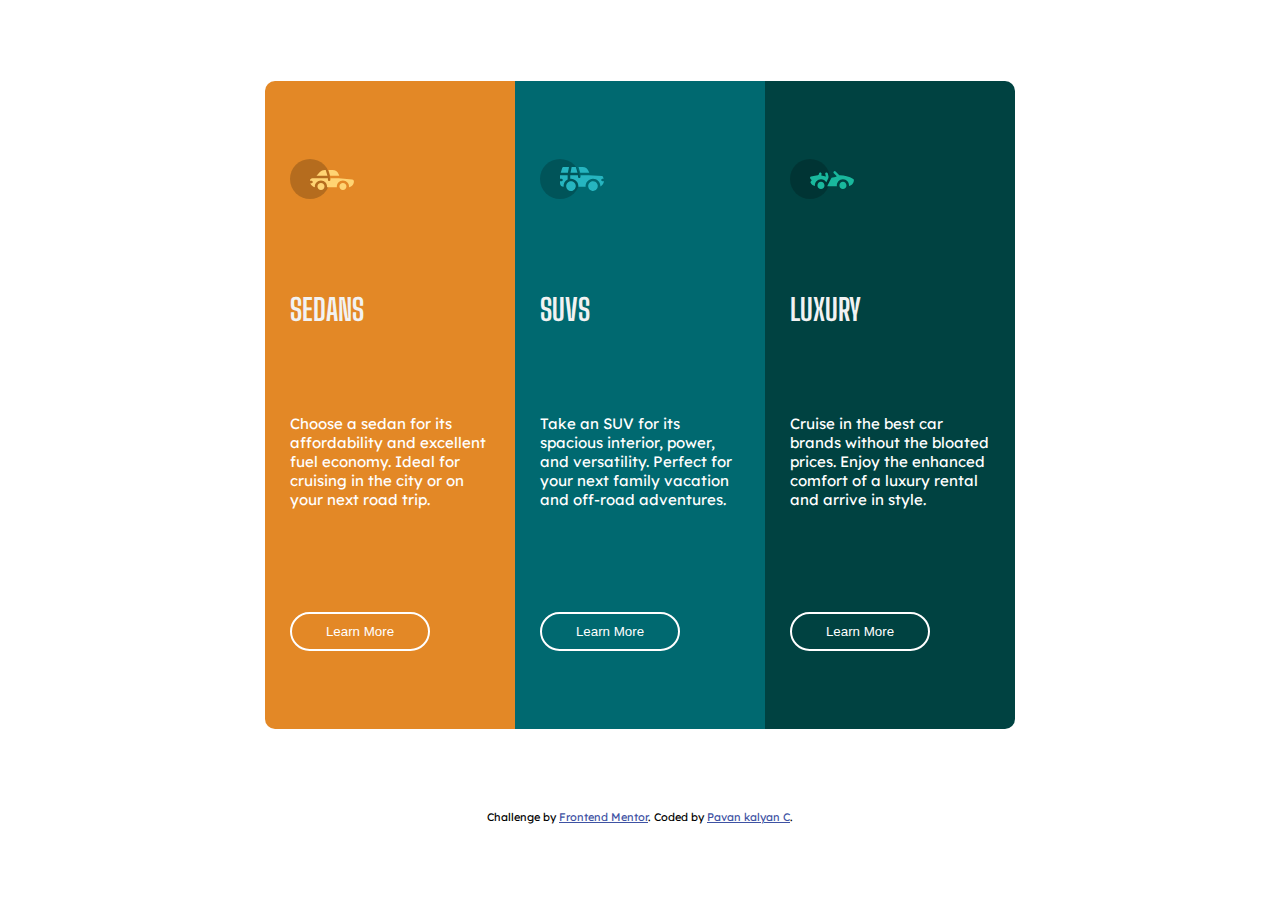
==== 3-column-preview-card-component-main/index.html @ 46e476f5 "first commit" ====
<!DOCTYPE html>
<html lang="en">

<head>
    <meta charset="UTF-8" />
    <meta name="viewport" content="width=device-width, initial-scale=1.0" />
    <!-- displays site properly based on user's device -->
    <link rel="stylesheet" href="style.css" />
    <link rel="icon" type="image/png" sizes="32x32" href="./images/favicon-32x32.png" />
    <link rel="preconnect" href="https://fonts.gstatic.com" />
    <link href="https://fonts.googleapis.com/css2?family=Lexend+Deca&display=swap" rel="stylesheet" />
    <link rel="preconnect" href="https://fonts.gstatic.com" />
    <link rel="preconnect" href="https://fonts.gstatic.com" />
    <link href="https://fonts.googleapis.com/css2?family=Big+Shoulders+Display:wght@100;800&display=swap" rel="stylesheet" />
    <title>Frontend Mentor | 3-column preview card component</title>
</head>

<body>
    <div class="main">
        <div class="card orange smooth-left">
            <div class="flex-col">
                <div>
                    <img src="images/icon-sedans.svg" alt="" />
                </div>
                <div>
                    <h1>Sedans</h1>
                </div>
                <div>
                    Choose a sedan for its affordability and excellent fuel economy. Ideal for cruising in the city or on your next road trip.
                </div>
            </div>
            <div class="btm">
                <button class="btn">Learn More</button>
            </div>
        </div>
        <div class="card cyan">
            <div class="flex-col">
                <div>
                    <img src="images/icon-suvs.svg" alt="" />
                </div>
                <div>
                    <h1>SUVs</h1>
                </div>
                <div>
                    Take an SUV for its spacious interior, power, and versatility. Perfect for your next family vacation and off-road adventures.
                </div>
            </div>
            <div class="btm">
                <button class="btn">Learn More</button>
            </div>
        </div>
        <div class="card dark smooth-right">
            <div class="flex-col">
                <div>
                    <img src="images/icon-luxury.svg" alt="" />
                </div>
                <div>
                    <h1>Luxury</h1>
                </div>
                <div>
                    Cruise in the best car brands without the bloated prices. Enjoy the enhanced comfort of a luxury rental and arrive in style.
                </div>
            </div>
            <div class="btm">
                <button class="btn">Learn More</button>
            </div>
        </div>
    </div>

    <div class="attribution">
        Challenge by
        <a href="https://www.frontendmentor.io?ref=challenge" target="_blank">Frontend Mentor</a
      >. Coded by
      <a href="https://www.github.com/pavankalyan-codes">Pavan kalyan C</a>.
    </div>
</body>

</html>
---- 3-column-preview-card-component-main/style.css ----
body {
    height: 100vh;
    margin: 0px;
    font-family: "Lexend Deca", sans-serif;
    font-size: 15px;
    color: hsla(0, 0%, 100%, 0.75);
}

.attribution {
    font-size: 11px;
    text-align: center;
    color: black;
}

.attribution a {
    color: hsl(228, 45%, 44%);
}

.main {
    display: flex;
    justify-content: center;
    margin: auto;
    height: 90%;
    align-items: center;
    margin: 0px 10px 0px 10px;
    color: white;
}

.flex-col {
    display: flex;
    flex-direction: column;
    height: 75%;
    justify-content: space-evenly;
    padding: 10px 25px 10px 25px;
}

.btm {
    margin: 25px;
}

.card {
    height: 80%;
    width: 250px;
}

.smooth-right {
    border-radius: 0px 10px 10px 0px;
}

.smooth-left {
    border-radius: 10px 0px 0px 10px;
}


/* Bright orange:  Dark cyan:  Very dark cyan:   */

.orange {
    background-color: hsl(31, 77%, 52%);
}

.cyan {
    background-color: hsl(184, 100%, 22%);
}

.dark {
    background-color: hsl(179, 100%, 13%);
}

.btn {
    background-color: transparent;
    border: 2px solid white;
    border-radius: 20px;
    color: white;
    padding: 10px;
    width: 70%;
    cursor: pointer;
}

h1 {
    font-family: "Big Shoulders Display", cursive;
    text-transform: uppercase;
    color: hsl(0, 0%, 95%);
}

@media only screen and (max-width: 650px) {
    .main {
        height: auto;
        flex-direction: column;
        margin: 50px 10px 10px 10px;
    }
    .card {
        width: auto;
    }
    .smooth-left {
        border-radius: 10px 10px 0px 0px;
    }
    .smooth-right {
        border-radius: 0px 0px 10px 10px;
    }
}
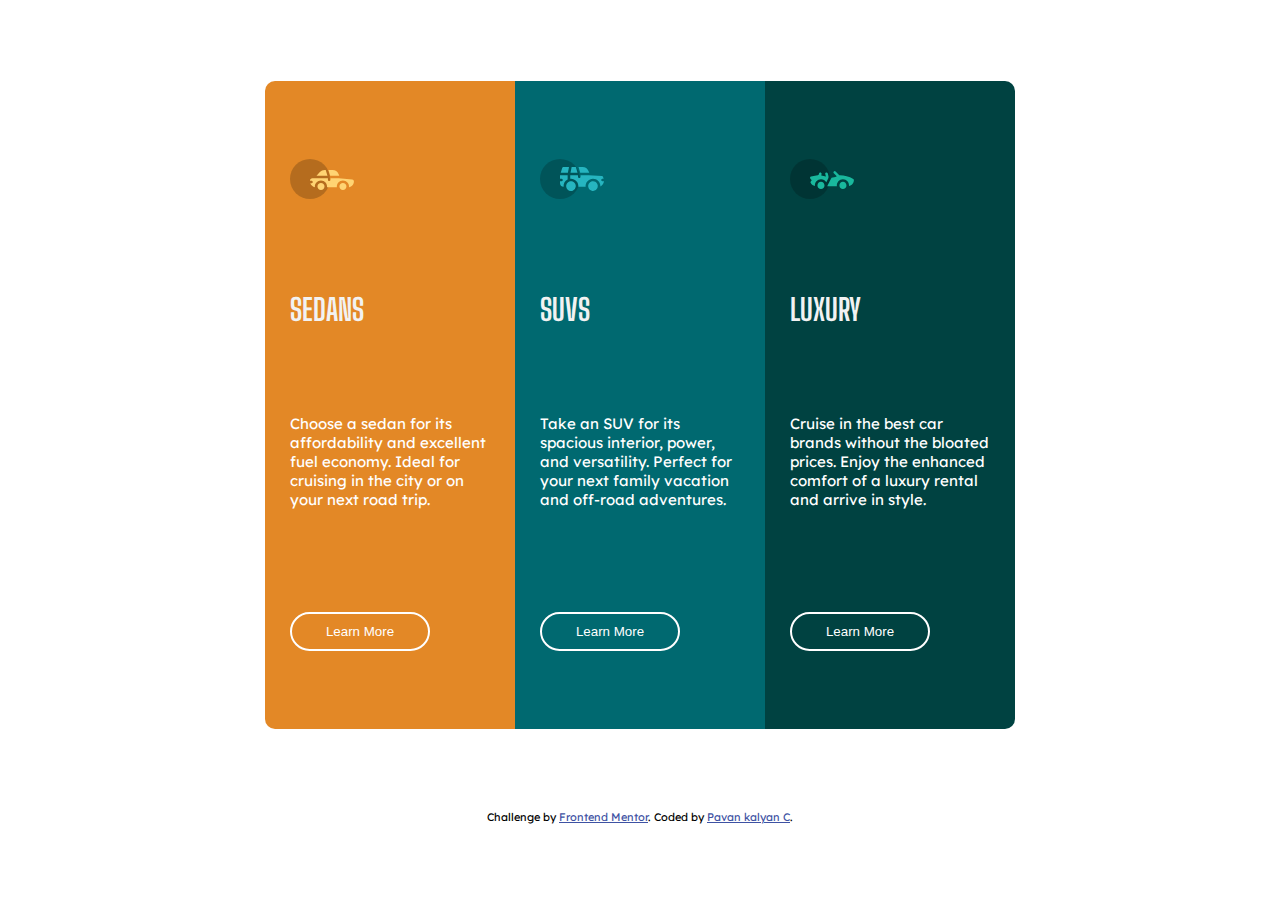
==== commit 24ba6500: "path changes" ====
--- a/3-column-preview-card-component-main/index.html
+++ b/3-column-preview-card-component-main/index.html
@@ -20,7 +20,7 @@
         <div class="card orange smooth-left">
             <div class="flex-col">
                 <div>
-                    <img src="images/icon-sedans.svg" alt="" />
+                    <img src="./images/icon-sedans.svg" alt="" />
                 </div>
                 <div>
                     <h1>Sedans</h1>
@@ -36,7 +36,7 @@
         <div class="card cyan">
             <div class="flex-col">
                 <div>
-                    <img src="images/icon-suvs.svg" alt="" />
+                    <img src="./images/icon-suvs.svg" alt="" />
                 </div>
                 <div>
                     <h1>SUVs</h1>
@@ -52,7 +52,7 @@
         <div class="card dark smooth-right">
             <div class="flex-col">
                 <div>
-                    <img src="images/icon-luxury.svg" alt="" />
+                    <img src="./images/icon-luxury.svg" alt="" />
                 </div>
                 <div>
                     <h1>Luxury</h1>
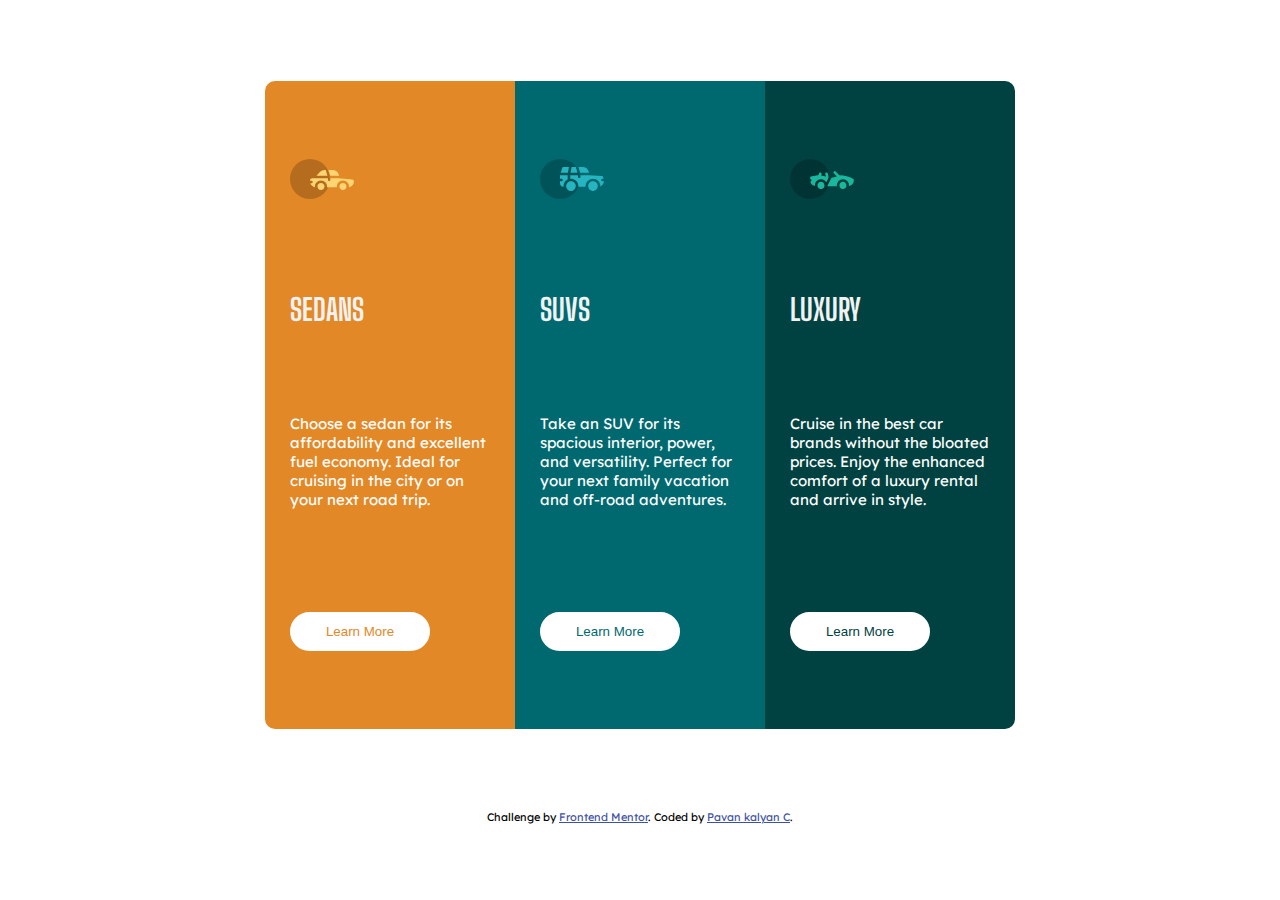
==== commit 8d18f886: "btn color changes" ====
--- a/3-column-preview-card-component-main/index.html
+++ b/3-column-preview-card-component-main/index.html
@@ -30,7 +30,7 @@
                 </div>
             </div>
             <div class="btm">
-                <button class="btn">Learn More</button>
+                <button class="btn t-orange">Learn More</button>
             </div>
         </div>
         <div class="card cyan">
@@ -46,7 +46,7 @@
                 </div>
             </div>
             <div class="btm">
-                <button class="btn">Learn More</button>
+                <button class="btn t-cyan">Learn More</button>
             </div>
         </div>
         <div class="card dark smooth-right">
@@ -62,7 +62,7 @@
                 </div>
             </div>
             <div class="btm">
-                <button class="btn">Learn More</button>
+                <button class="btn t-dark">Learn More</button>
             </div>
         </div>
     </div>
--- a/3-column-preview-card-component-main/style.css
+++ b/3-column-preview-card-component-main/style.css
@@ -66,8 +66,20 @@
     background-color: hsl(179, 100%, 13%);
 }
 
+.t-orange {
+    color: hsl(31, 77%, 52%) !important;
+}
+
+.t-cyan {
+    color: hsl(184, 100%, 22%) !important;
+}
+
+.t-dark {
+    color: hsl(179, 100%, 13%) !important;
+}
+
 .btn {
-    background-color: transparent;
+    background-color: white;
     border: 2px solid white;
     border-radius: 20px;
     color: white;
